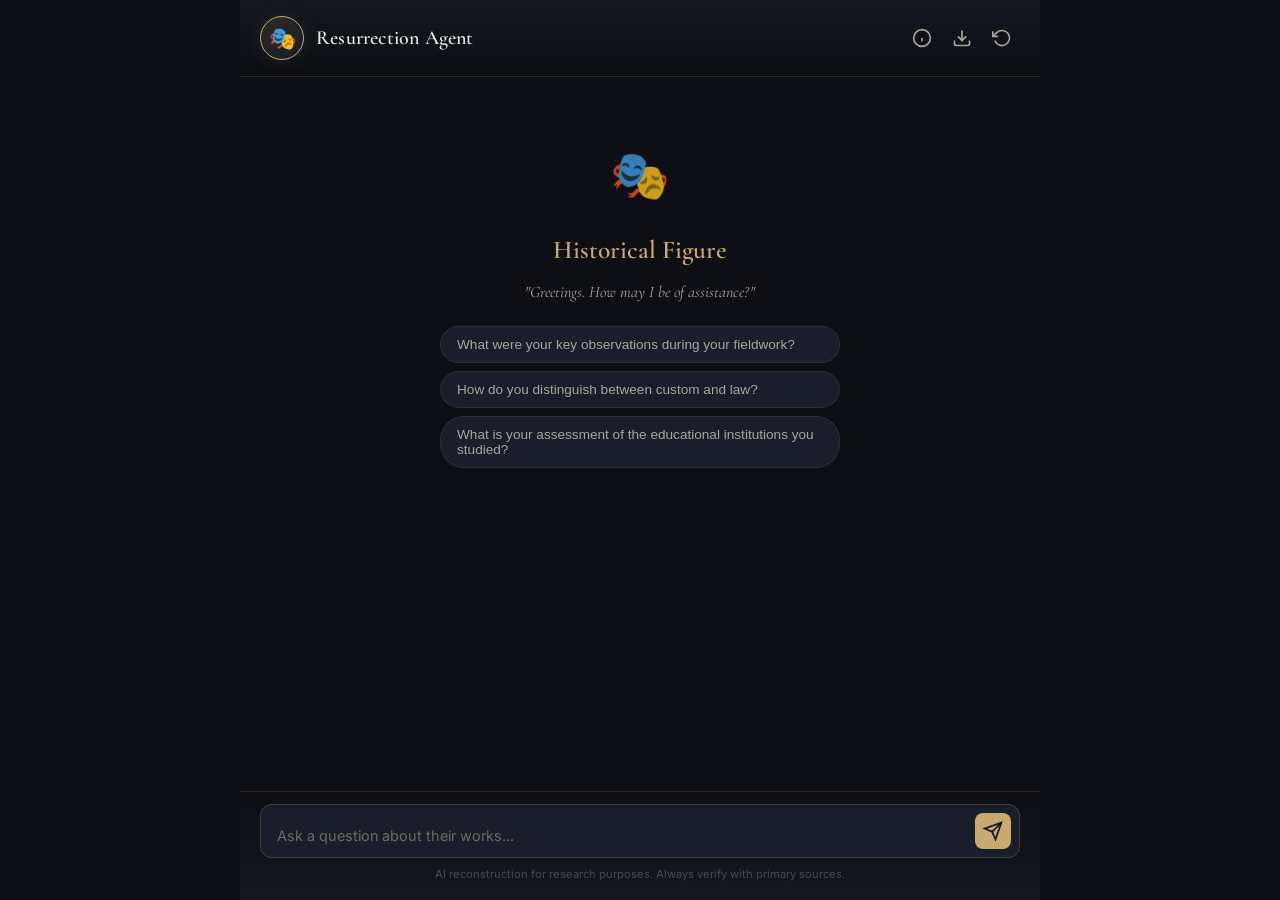
==== static/index.html @ 9199a83f "🚀 Initial commit: Resurrection Agent - Historical Persona RAG framework" ====
<!DOCTYPE html>
<html lang="en">
<head>
    <meta charset="UTF-8">
    <meta name="viewport" content="width=device-width, initial-scale=1.0">
    <meta name="description" content="Resurrection Agent — Converse with historical figures through their documented works using AI-powered research assistance.">
    <title>Resurrection Agent</title>
    <link rel="preconnect" href="https://fonts.googleapis.com">
    <link rel="preconnect" href="https://fonts.gstatic.com" crossorigin>
    <link href="https://fonts.googleapis.com/css2?family=Cormorant+Garamond:ital,wght@0,400;0,600;0,700;1,400&family=Inter:wght@400;500;600&display=swap" rel="stylesheet">
    <link rel="stylesheet" href="style.css">
</head>
<body>
    <div class="app" id="app">
        <!-- Header -->
        <header class="header" id="header">
            <div class="header-persona">
                <div class="avatar" id="avatar">
                    <span class="avatar-icon">🎭</span>
                </div>
                <div class="header-info">
                    <h1 class="persona-name" id="persona-name">Loading...</h1>
                    <p class="persona-era" id="persona-era"></p>
                </div>
            </div>
            <div class="header-actions">
                <button class="btn-icon" id="btn-about" title="About this persona" aria-label="About">
                    <svg width="20" height="20" viewBox="0 0 24 24" fill="none" stroke="currentColor" stroke-width="2"><circle cx="12" cy="12" r="10"/><line x1="12" y1="16" x2="12" y2="12"/><line x1="12" y1="8" x2="12.01" y2="8"/></svg>
                </button>
                <button class="btn-icon" id="btn-export" title="Download conversation" aria-label="Export chat">
                    <svg width="20" height="20" viewBox="0 0 24 24" fill="none" stroke="currentColor" stroke-width="2"><path d="M21 15v4a2 2 0 0 1-2 2H5a2 2 0 0 1-2-2v-4"/><polyline points="7 10 12 15 17 10"/><line x1="12" y1="15" x2="12" y2="3"/></svg>
                </button>
                <button class="btn-icon" id="btn-new-session" title="New session" aria-label="New session">
                    <svg width="20" height="20" viewBox="0 0 24 24" fill="none" stroke="currentColor" stroke-width="2"><polyline points="1 4 1 10 7 10"/><path d="M3.51 15a9 9 0 1 0 2.13-9.36L1 10"/></svg>
                </button>
            </div>
        </header>

        <!-- About Panel (hidden by default) -->
        <div class="about-panel" id="about-panel">
            <div class="about-content">
                <h2 id="about-name"></h2>
                <p class="about-meta" id="about-meta"></p>
                <p class="about-bio" id="about-bio"></p>
                <div class="about-works" id="about-works"></div>
                <p class="about-disclaimer" id="about-disclaimer"></p>
                <button class="btn-close-about" id="btn-close-about">Close</button>
            </div>
        </div>

        <!-- Chat Area -->
        <main class="chat-area" id="chat-area">
            <!-- Welcome message injected by JS -->
        </main>

        <!-- Input Area -->
        <footer class="input-area">
            <div class="input-wrapper">
                <textarea
                    id="user-input"
                    placeholder="Ask a question about their works..."
                    rows="1"
                    aria-label="Type your question"
                ></textarea>
                <button class="btn-send" id="btn-send" title="Send" aria-label="Send message">
                    <svg width="20" height="20" viewBox="0 0 24 24" fill="none" stroke="currentColor" stroke-width="2"><line x1="22" y1="2" x2="11" y2="13"/><polygon points="22 2 15 22 11 13 2 9 22 2"/></svg>
                </button>
            </div>
            <p class="input-disclaimer">AI reconstruction for research purposes. Always verify with primary sources.</p>
        </footer>
    </div>

    <script src="app.js"></script>
</body>
</html>
---- static/style.css ----
/* ═══════════════════════════════════════════════════════════
   Resurrection Agent — Scholarly Dark Theme
   ═══════════════════════════════════════════════════════════ */

:root {
    /* Color Palette — Antiquarian Dark */
    --bg-primary: #0d0f14;
    --bg-secondary: #141720;
    --bg-tertiary: #1a1e2a;
    --bg-card: #1e2235;
    --bg-hover: #252a40;

    --text-primary: #e8e6e1;
    --text-secondary: #a8a49c;
    --text-muted: #6b6760;
    --text-accent: #c9a96e;

    --accent-gold: #c9a96e;
    --accent-gold-dim: rgba(201, 169, 110, 0.15);
    --accent-gold-glow: rgba(201, 169, 110, 0.3);
    --accent-blue: #6b8cae;
    --accent-green: #7ca982;

    --border-subtle: rgba(201, 169, 110, 0.1);
    --border-medium: rgba(201, 169, 110, 0.2);

    --shadow-sm: 0 1px 3px rgba(0, 0, 0, 0.3);
    --shadow-md: 0 4px 12px rgba(0, 0, 0, 0.4);
    --shadow-lg: 0 8px 32px rgba(0, 0, 0, 0.5);
    --shadow-glow: 0 0 20px rgba(201, 169, 110, 0.1);

    --radius-sm: 8px;
    --radius-md: 12px;
    --radius-lg: 16px;
    --radius-pill: 24px;

    --font-display: 'Cormorant Garamond', Georgia, serif;
    --font-body: 'Inter', -apple-system, sans-serif;

    --transition: 0.2s cubic-bezier(0.4, 0, 0.2, 1);
}

/* ── Reset & Base ────────────────────────────────────────── */

*, *::before, *::after {
    margin: 0;
    padding: 0;
    box-sizing: border-box;
}

html, body {
    height: 100%;
    overflow: hidden;
}

body {
    font-family: var(--font-body);
    background: var(--bg-primary);
    color: var(--text-primary);
    line-height: 1.6;
    -webkit-font-smoothing: antialiased;
}

/* ── App Layout ──────────────────────────────────────────── */

.app {
    display: flex;
    flex-direction: column;
    height: 100vh;
    max-width: 800px;
    margin: 0 auto;
    position: relative;
}

/* ── Header ──────────────────────────────────────────────── */

.header {
    display: flex;
    align-items: center;
    justify-content: space-between;
    padding: 16px 20px;
    background: linear-gradient(180deg, var(--bg-secondary) 0%, transparent 100%);
    border-bottom: 1px solid var(--border-subtle);
    backdrop-filter: blur(12px);
    z-index: 10;
    flex-shrink: 0;
}

.header-persona {
    display: flex;
    align-items: center;
    gap: 12px;
}

.avatar {
    width: 44px;
    height: 44px;
    border-radius: 50%;
    background: linear-gradient(135deg, var(--accent-gold-dim), var(--bg-tertiary));
    border: 1.5px solid var(--accent-gold);
    display: flex;
    align-items: center;
    justify-content: center;
    box-shadow: var(--shadow-glow);
    flex-shrink: 0;
}

.avatar-icon {
    font-size: 22px;
    line-height: 1;
}

.persona-name {
    font-family: var(--font-display);
    font-size: 1.25rem;
    font-weight: 600;
    color: var(--text-primary);
    letter-spacing: 0.01em;
}

.persona-era {
    font-size: 0.75rem;
    color: var(--text-muted);
    margin-top: 1px;
}

.header-actions {
    display: flex;
    gap: 4px;
}

.btn-icon {
    width: 36px;
    height: 36px;
    border: none;
    border-radius: var(--radius-sm);
    background: transparent;
    color: var(--text-secondary);
    cursor: pointer;
    display: flex;
    align-items: center;
    justify-content: center;
    transition: all var(--transition);
}

.btn-icon:hover {
    background: var(--bg-hover);
    color: var(--accent-gold);
    transform: translateY(-1px);
}

/* ── About Panel ─────────────────────────────────────────── */

.about-panel {
    display: none;
    position: absolute;
    top: 0;
    left: 0;
    right: 0;
    bottom: 0;
    background: rgba(0, 0, 0, 0.7);
    backdrop-filter: blur(8px);
    z-index: 100;
    padding: 20px;
    overflow-y: auto;
    animation: fadeIn 0.3s ease;
}

.about-panel.visible {
    display: flex;
    align-items: center;
    justify-content: center;
}

.about-content {
    background: var(--bg-secondary);
    border: 1px solid var(--border-medium);
    border-radius: var(--radius-lg);
    padding: 32px;
    max-width: 520px;
    width: 100%;
    box-shadow: var(--shadow-lg);
}

.about-content h2 {
    font-family: var(--font-display);
    font-size: 1.5rem;
    color: var(--accent-gold);
    margin-bottom: 8px;
}

.about-meta {
    font-size: 0.85rem;
    color: var(--text-secondary);
    margin-bottom: 16px;
}

.about-bio {
    font-size: 0.9rem;
    line-height: 1.7;
    margin-bottom: 16px;
    color: var(--text-primary);
}

.about-works {
    margin-bottom: 16px;
}

.about-works h3 {
    font-family: var(--font-display);
    font-size: 1rem;
    color: var(--accent-gold);
    margin-bottom: 8px;
}

.about-works ul {
    list-style: none;
    padding: 0;
}

.about-works li {
    font-size: 0.85rem;
    color: var(--text-secondary);
    padding: 4px 0 4px 16px;
    position: relative;
}

.about-works li::before {
    content: '📖';
    position: absolute;
    left: 0;
    font-size: 0.75rem;
}

.about-disclaimer {
    font-size: 0.8rem;
    color: var(--text-muted);
    font-style: italic;
    padding-top: 12px;
    border-top: 1px solid var(--border-subtle);
}

.btn-close-about {
    margin-top: 16px;
    padding: 8px 24px;
    border: 1px solid var(--border-medium);
    border-radius: var(--radius-pill);
    background: transparent;
    color: var(--text-secondary);
    cursor: pointer;
    font-size: 0.85rem;
    transition: all var(--transition);
}

.btn-close-about:hover {
    background: var(--accent-gold-dim);
    color: var(--accent-gold);
    border-color: var(--accent-gold);
}

/* ── Chat Area ───────────────────────────────────────────── */

.chat-area {
    flex: 1;
    overflow-y: auto;
    padding: 20px;
    display: flex;
    flex-direction: column;
    gap: 16px;
    scroll-behavior: smooth;
}

.chat-area::-webkit-scrollbar {
    width: 6px;
}

.chat-area::-webkit-scrollbar-track {
    background: transparent;
}

.chat-area::-webkit-scrollbar-thumb {
    background: var(--border-medium);
    border-radius: 3px;
}

/* ── Message Bubbles ─────────────────────────────────────── */

.message {
    display: flex;
    gap: 10px;
    max-width: 88%;
    animation: slideUp 0.35s ease;
}

.message.user {
    align-self: flex-end;
    flex-direction: row-reverse;
}

.message.assistant {
    align-self: flex-start;
}

.message-avatar {
    width: 32px;
    height: 32px;
    border-radius: 50%;
    flex-shrink: 0;
    display: flex;
    align-items: center;
    justify-content: center;
    font-size: 16px;
    margin-top: 4px;
}

.message.assistant .message-avatar {
    background: var(--accent-gold-dim);
    border: 1px solid var(--accent-gold);
}

.message.user .message-avatar {
    background: var(--bg-tertiary);
    border: 1px solid var(--border-medium);
}

.message-body {
    display: flex;
    flex-direction: column;
    gap: 8px;
}

.message-text {
    padding: 14px 18px;
    border-radius: var(--radius-md);
    font-size: 0.9rem;
    line-height: 1.7;
    white-space: pre-wrap;
    word-wrap: break-word;
}

.message.assistant .message-text {
    background: var(--bg-card);
    border: 1px solid var(--border-subtle);
    border-top-left-radius: 4px;
    color: var(--text-primary);
    font-family: var(--font-display);
    font-size: 0.95rem;
}

.message.user .message-text {
    background: linear-gradient(135deg, rgba(107, 140, 174, 0.2), rgba(107, 140, 174, 0.1));
    border: 1px solid rgba(107, 140, 174, 0.2);
    border-top-right-radius: 4px;
    color: var(--text-primary);
}

/* ── Citations ───────────────────────────────────────────── */

.citations {
    display: flex;
    flex-direction: column;
    gap: 6px;
    margin-top: 4px;
}

.citation-card {
    background: var(--bg-tertiary);
    border: 1px solid var(--border-subtle);
    border-left: 3px solid var(--accent-gold);
    border-radius: var(--radius-sm);
    padding: 10px 14px;
    cursor: pointer;
    transition: all var(--transition);
}

.citation-card:hover {
    background: var(--bg-hover);
    border-left-color: var(--accent-gold);
    box-shadow: var(--shadow-glow);
    transform: translateX(2px);
}

.citation-header {
    display: flex;
    align-items: center;
    gap: 8px;
    margin-bottom: 4px;
}

.citation-badge {
    background: var(--accent-gold-dim);
    color: var(--accent-gold);
    font-size: 0.7rem;
    font-weight: 600;
    padding: 2px 7px;
    border-radius: 4px;
}

.citation-ref {
    font-size: 0.8rem;
    color: var(--text-secondary);
    font-weight: 500;
}

.citation-page {
    font-size: 0.75rem;
    color: var(--accent-blue);
    margin-left: auto;
}

.citation-quote {
    font-size: 0.8rem;
    color: var(--text-muted);
    font-style: italic;
    line-height: 1.5;
    display: none;
    margin-top: 6px;
    padding-top: 6px;
    border-top: 1px solid var(--border-subtle);
}

.citation-card.expanded .citation-quote {
    display: block;
}

/* ── Follow-up ───────────────────────────────────────────── */

.follow-up {
    font-size: 0.82rem;
    color: var(--accent-blue);
    padding: 8px 14px;
    background: rgba(107, 140, 174, 0.08);
    border-radius: var(--radius-sm);
    border: 1px solid rgba(107, 140, 174, 0.15);
}

/* ── Typing Indicator ────────────────────────────────────── */

.typing-indicator {
    display: flex;
    align-items: center;
    gap: 10px;
    padding: 0 4px;
    animation: fadeIn 0.3s ease;
}

.typing-dots {
    display: flex;
    gap: 4px;
    padding: 14px 18px;
    background: var(--bg-card);
    border: 1px solid var(--border-subtle);
    border-radius: var(--radius-md);
    border-top-left-radius: 4px;
}

.typing-dot {
    width: 7px;
    height: 7px;
    border-radius: 50%;
    background: var(--text-muted);
    animation: bounce 1.4s infinite ease-in-out;
}

.typing-dot:nth-child(1) { animation-delay: 0s; }
.typing-dot:nth-child(2) { animation-delay: 0.2s; }
.typing-dot:nth-child(3) { animation-delay: 0.4s; }

/* ── Welcome Card ────────────────────────────────────────── */

.welcome-card {
    text-align: center;
    padding: 40px 24px;
    animation: fadeIn 0.6s ease;
}

.welcome-icon {
    font-size: 48px;
    margin-bottom: 16px;
    opacity: 0.8;
}

.welcome-title {
    font-family: var(--font-display);
    font-size: 1.6rem;
    color: var(--accent-gold);
    margin-bottom: 8px;
    font-weight: 600;
}

.welcome-greeting {
    font-family: var(--font-display);
    font-size: 1rem;
    color: var(--text-secondary);
    font-style: italic;
    line-height: 1.7;
    max-width: 480px;
    margin: 0 auto 20px;
}

.welcome-suggestions {
    display: flex;
    flex-direction: column;
    gap: 8px;
    max-width: 400px;
    margin: 0 auto;
}

.suggestion-chip {
    padding: 10px 16px;
    background: var(--bg-tertiary);
    border: 1px solid var(--border-subtle);
    border-radius: var(--radius-pill);
    color: var(--text-secondary);
    font-size: 0.85rem;
    cursor: pointer;
    transition: all var(--transition);
    text-align: left;
}

.suggestion-chip:hover {
    background: var(--accent-gold-dim);
    border-color: var(--accent-gold);
    color: var(--accent-gold);
    transform: translateY(-1px);
    box-shadow: var(--shadow-glow);
}

/* ── Input Area ──────────────────────────────────────────── */

.input-area {
    padding: 12px 20px 16px;
    background: linear-gradient(0deg, var(--bg-secondary) 0%, transparent 100%);
    border-top: 1px solid var(--border-subtle);
    flex-shrink: 0;
}

.input-wrapper {
    display: flex;
    align-items: flex-end;
    gap: 8px;
    background: var(--bg-tertiary);
    border: 1px solid var(--border-medium);
    border-radius: var(--radius-md);
    padding: 8px 8px 8px 16px;
    transition: border-color var(--transition), box-shadow var(--transition);
}

.input-wrapper:focus-within {
    border-color: var(--accent-gold);
    box-shadow: 0 0 0 3px var(--accent-gold-dim);
}

#user-input {
    flex: 1;
    border: none;
    background: transparent;
    color: var(--text-primary);
    font-family: var(--font-body);
    font-size: 0.9rem;
    line-height: 1.5;
    resize: none;
    outline: none;
    min-height: 24px;
    max-height: 120px;
}

#user-input::placeholder {
    color: var(--text-muted);
}

.btn-send {
    width: 36px;
    height: 36px;
    border: none;
    border-radius: var(--radius-sm);
    background: var(--accent-gold);
    color: var(--bg-primary);
    cursor: pointer;
    display: flex;
    align-items: center;
    justify-content: center;
    transition: all var(--transition);
    flex-shrink: 0;
}

.btn-send:hover {
    background: #d4b478;
    transform: scale(1.05);
}

.btn-send:disabled {
    opacity: 0.4;
    cursor: not-allowed;
    transform: none;
}

.input-disclaimer {
    text-align: center;
    font-size: 0.7rem;
    color: var(--text-muted);
    margin-top: 8px;
    opacity: 0.6;
}

/* ── Animations ──────────────────────────────────────────── */

@keyframes fadeIn {
    from { opacity: 0; }
    to { opacity: 1; }
}

@keyframes slideUp {
    from {
        opacity: 0;
        transform: translateY(12px);
    }
    to {
        opacity: 1;
        transform: translateY(0);
    }
}

@keyframes bounce {
    0%, 80%, 100% { transform: scale(0); }
    40% { transform: scale(1); }
}

/* ── Responsive ──────────────────────────────────────────── */

@media (max-width: 640px) {
    .app {
        max-width: 100%;
    }

    .header {
        padding: 12px 16px;
    }

    .persona-name {
        font-size: 1.1rem;
    }

    .chat-area {
        padding: 16px;
    }

    .message {
        max-width: 92%;
    }

    .welcome-card {
        padding: 24px 16px;
    }

    .input-area {
        padding: 10px 16px 14px;
    }
}
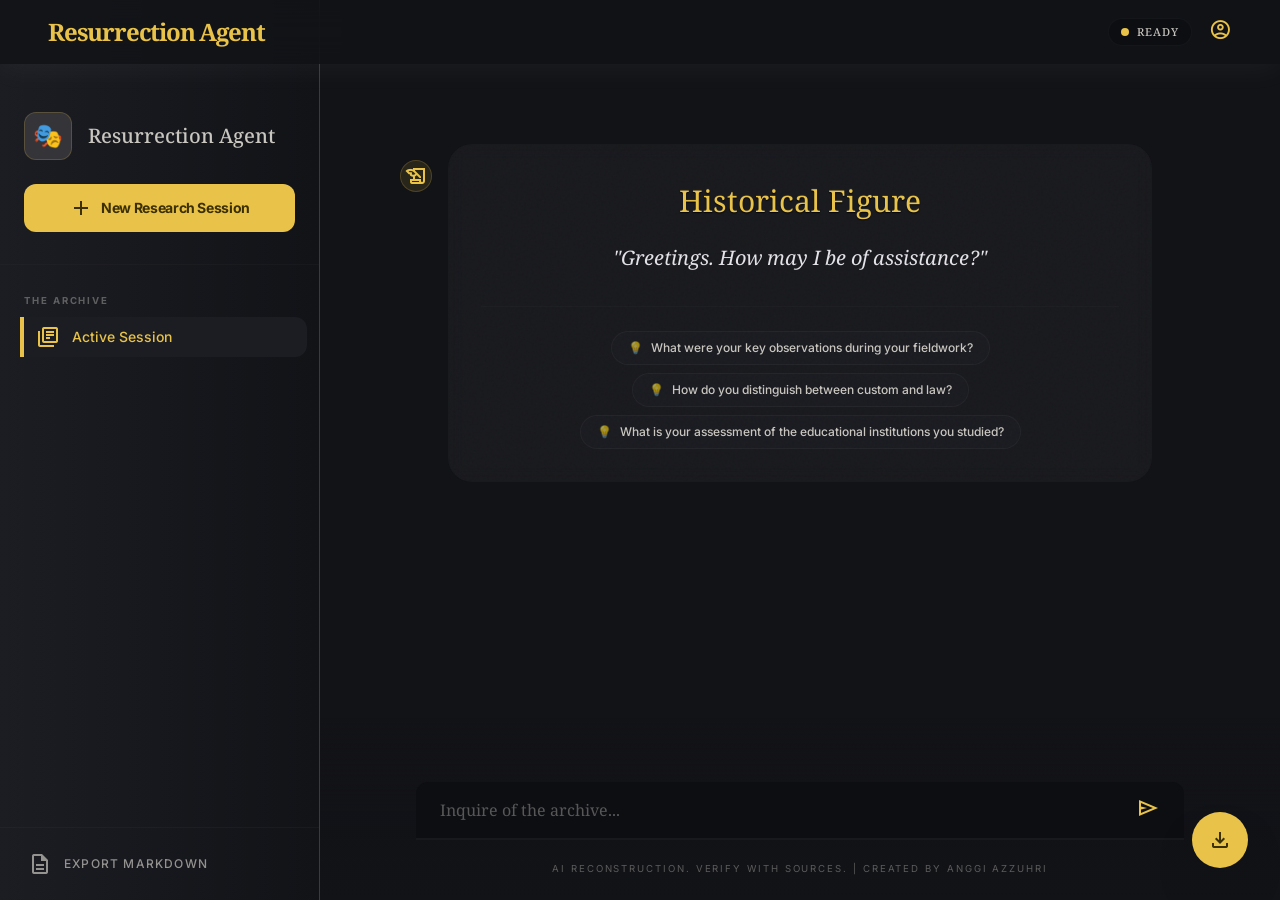
==== commit e94bd5c0: "feat: integrate premium UI and add author attribution" ====
--- a/static/index.html
+++ b/static/index.html
@@ -1,75 +1,146 @@
 <!DOCTYPE html>
-<html lang="en">
+<html class="dark" lang="en">
 <head>
-    <meta charset="UTF-8">
-    <meta name="viewport" content="width=device-width, initial-scale=1.0">
-    <meta name="description" content="Resurrection Agent — Converse with historical figures through their documented works using AI-powered research assistance.">
+    <meta charset="utf-8"/>
+    <meta content="width=device-width, initial-scale=1.0" name="viewport"/>
     <title>Resurrection Agent</title>
-    <link rel="preconnect" href="https://fonts.googleapis.com">
-    <link rel="preconnect" href="https://fonts.gstatic.com" crossorigin>
-    <link href="https://fonts.googleapis.com/css2?family=Cormorant+Garamond:ital,wght@0,400;0,600;0,700;1,400&family=Inter:wght@400;500;600&display=swap" rel="stylesheet">
-    <link rel="stylesheet" href="style.css">
+    <link href="style.css" rel="stylesheet"/>
+    <link href="https://fonts.googleapis.com/css2?family=Noto+Serif:wght@400;700&family=Inter:wght@300;400;500;600;700&display=swap" rel="stylesheet"/>
+    <link href="https://fonts.googleapis.com/css2?family=Material+Symbols+Outlined:wght,FILL@100..700,0..1&display=swap" rel="stylesheet"/>
+    <style>
+        .material-symbols-outlined {
+            font-variation-settings: 'FILL' 0, 'wght' 400, 'GRAD' 0, 'opsz' 24;
+        }
+    </style>
 </head>
-<body>
-    <div class="app" id="app">
-        <!-- Header -->
-        <header class="header" id="header">
-            <div class="header-persona">
-                <div class="avatar" id="avatar">
-                    <span class="avatar-icon">🎭</span>
+<body class="bg-surface text-on-surface font-body selection:bg-primary/30 selection:text-primary">
+
+<!-- TopNavBar -->
+<header class="bg-[#121317]/80 backdrop-blur-xl text-[#e9c349] font-['Noto_Serif'] text-lg tracking-tight docked full-width top-0 z-50 sticky shadow-[0_4px_30px_rgba(227,226,232,0.05)] flex justify-between items-center w-full px-6 md:px-12 py-4">
+    <div class="flex items-center gap-4 md:gap-8">
+        <!-- Mobile Sidebar Toggle -->
+        <button id="btn-mobile-menu" class="md:hidden text-secondary hover:text-primary transition-colors">
+            <span class="material-symbols-outlined" data-icon="menu">menu</span>
+        </button>
+        <span class="text-xl md:text-2xl font-bold text-[#e9c349] tracking-tighter">Resurrection Agent</span>
+    </div>
+    
+    <div class="flex items-center gap-4">
+        <div class="hidden md:flex bg-surface-container-lowest px-3 py-1 rounded-full items-center gap-2 border border-outline-variant/15">
+            <span class="w-2 h-2 rounded-full bg-primary animate-pulse"></span>
+            <span class="text-[0.6875rem] font-medium tracking-widest uppercase text-secondary" id="sources-badge">Ready</span>
+        </div>
+        <div class="flex items-center gap-3">
+            <button class="hover:text-[#e9c349] transition-colors duration-300 scale-95 ease-in-out" id="btn-about" title="About">
+                <span class="material-symbols-outlined" data-icon="account_circle">account_circle</span>
+            </button>
+        </div>
+    </div>
+</header>
+
+<div class="flex min-h-[calc(100vh-70px)]">
+
+    <!-- Mobile overlay -->
+    <div id="sidebar-overlay" class="fixed inset-0 bg-black/50 z-30 hidden md:hidden transition-opacity"></div>
+
+    <!-- SideNavBar -->
+    <aside id="sidebar" class="bg-[#121317] font-['Inter'] text-sm font-medium w-80 fixed left-0 top-0 bottom-0 bg-gradient-to-r from-[#1b1d23] to-[#121317] flex flex-col border-r border-[#e3e2e8]/15 z-40 pt-20 transition-transform duration-300 -translate-x-full md:translate-x-0 h-full overflow-y-auto overflow-x-hidden">
+        
+        <div class="px-6 py-8 border-b border-outline-variant/10">
+            <div class="flex items-center gap-4 mb-6">
+                <div class="w-12 h-12 flex items-center justify-center rounded-xl bg-surface-container-highest overflow-hidden border border-primary/20 text-2xl">
+                    🎭
                 </div>
-                <div class="header-info">
-                    <h1 class="persona-name" id="persona-name">Loading...</h1>
-                    <p class="persona-era" id="persona-era"></p>
+                <div>
+                    <h2 class="text-xl font-['Noto_Serif'] text-[#c9c6c0]" id="persona-name">Loading...</h2>
+                    <p class="text-[0.6875rem] uppercase tracking-widest opacity-60" id="persona-era"></p>
                 </div>
             </div>
-            <div class="header-actions">
-                <button class="btn-icon" id="btn-about" title="About this persona" aria-label="About">
-                    <svg width="20" height="20" viewBox="0 0 24 24" fill="none" stroke="currentColor" stroke-width="2"><circle cx="12" cy="12" r="10"/><line x1="12" y1="16" x2="12" y2="12"/><line x1="12" y1="8" x2="12.01" y2="8"/></svg>
-                </button>
-                <button class="btn-icon" id="btn-export" title="Download conversation" aria-label="Export chat">
-                    <svg width="20" height="20" viewBox="0 0 24 24" fill="none" stroke="currentColor" stroke-width="2"><path d="M21 15v4a2 2 0 0 1-2 2H5a2 2 0 0 1-2-2v-4"/><polyline points="7 10 12 15 17 10"/><line x1="12" y1="15" x2="12" y2="3"/></svg>
-                </button>
-                <button class="btn-icon" id="btn-new-session" title="New session" aria-label="New session">
-                    <svg width="20" height="20" viewBox="0 0 24 24" fill="none" stroke="currentColor" stroke-width="2"><polyline points="1 4 1 10 7 10"/><path d="M3.51 15a9 9 0 1 0 2.13-9.36L1 10"/></svg>
-                </button>
-            </div>
-        </header>
-
-        <!-- About Panel (hidden by default) -->
-        <div class="about-panel" id="about-panel">
-            <div class="about-content">
-                <h2 id="about-name"></h2>
-                <p class="about-meta" id="about-meta"></p>
-                <p class="about-bio" id="about-bio"></p>
-                <div class="about-works" id="about-works"></div>
-                <p class="about-disclaimer" id="about-disclaimer"></p>
-                <button class="btn-close-about" id="btn-close-about">Close</button>
-            </div>
+            <button id="btn-new-session" class="w-full py-3 bg-primary text-on-primary rounded-xl font-bold tracking-tight hover:brightness-110 transition-all flex items-center justify-center gap-2">
+                <span class="material-symbols-outlined text-sm" data-icon="add">add</span>
+                New Research Session
+            </button>
         </div>
 
-        <!-- Chat Area -->
-        <main class="chat-area" id="chat-area">
-            <!-- Welcome message injected by JS -->
-        </main>
+        <nav class="flex-1 overflow-y-auto py-6 px-4 space-y-1">
+            <div class="px-2 mb-2">
+                <span class="text-[0.6rem] uppercase tracking-[0.2em] text-secondary opacity-40 font-bold">The Archive</span>
+            </div>
+            
+            <a class="flex items-center gap-3 px-3 py-2 bg-[#1b1d23] text-[#e9c349] rounded-r-xl border-l-4 border-[#e9c349] translate-x-1 duration-300" href="#">
+                <span class="material-symbols-outlined" data-icon="library_books">library_books</span>
+                <span>Active Session</span>
+            </a>
 
-        <!-- Input Area -->
-        <footer class="input-area">
-            <div class="input-wrapper">
-                <textarea
-                    id="user-input"
-                    placeholder="Ask a question about their works..."
+            <!-- Placeholder for active indices, hidden for now -->
+            <div class="mt-8 px-2 mb-2 hidden">
+                <span class="text-[0.6rem] uppercase tracking-[0.2em] text-secondary opacity-40 font-bold">Active Indices</span>
+            </div>
+        </nav>
+
+        <div class="p-4 border-t border-outline-variant/15 flex flex-col gap-2">
+            <button id="btn-export-sidebar" class="w-full flex items-center gap-3 px-3 py-2 text-[#c9c6c0] opacity-70 hover:opacity-100 transition-all text-xs uppercase tracking-widest text-left">
+                <span class="material-symbols-outlined text-sm" data-icon="description">description</span>
+                Export Markdown
+            </button>
+        </div>
+    </aside>
+
+    <!-- Main Content Area (Chat Canvas) -->
+    <main class="flex-1 w-full md:ml-80 pb-40 pt-8 relative flex flex-col items-center overflow-y-auto" id="chat-scroller">
+        <div class="w-full max-w-3xl px-4 md:px-8 space-y-12" id="chat-area">
+            <!-- Messages injected here via JS -->
+        </div>
+    </main>
+
+    <!-- Bottom Interaction Area -->
+    <div class="fixed bottom-0 left-0 md:left-80 right-0 bg-gradient-to-t from-surface via-surface/95 to-transparent pt-12 pb-6 px-4 md:px-12 z-30">
+        <div class="max-w-3xl mx-auto space-y-4">
+            <!-- Research Inquiry Chips (injected dynamically via JS inside welcome card or here) -->
+            
+            <!-- Input Area -->
+            <div class="relative group mt-4">
+                <textarea 
+                    id="user-input" 
+                    class="w-full bg-surface-container-lowest border-0 border-b-2 border-outline-variant/20 focus:border-primary focus:ring-0 py-4 px-6 pr-16 text-on-surface placeholder:text-secondary/40 font-headline transition-all bg-opacity-80 backdrop-blur-md rounded-t-xl resize-none overflow-hidden" 
+                    placeholder="Inquire of the archive..." 
                     rows="1"
-                    aria-label="Type your question"
                 ></textarea>
-                <button class="btn-send" id="btn-send" title="Send" aria-label="Send message">
-                    <svg width="20" height="20" viewBox="0 0 24 24" fill="none" stroke="currentColor" stroke-width="2"><line x1="22" y1="2" x2="11" y2="13"/><polygon points="22 2 15 22 11 13 2 9 22 2"/></svg>
-                </button>
+                <div class="absolute right-4 bottom-3 flex items-center gap-2">
+                    <button id="btn-send" class="text-primary p-2 hover:bg-primary/10 rounded-full transition-all disabled:opacity-50">
+                        <span class="material-symbols-outlined" data-icon="send">send</span>
+                    </button>
+                </div>
             </div>
-            <p class="input-disclaimer">AI reconstruction for research purposes. Always verify with primary sources.</p>
-        </footer>
+             <p class="text-[0.6rem] uppercase tracking-[0.2em] text-center text-secondary opacity-40 mt-1">AI reconstruction. Verify with sources. | Created by Anggi Azzuhri</p>
+        </div>
     </div>
+</div>
 
-    <script src="app.js"></script>
+<!-- Floating Action Menu (Mobile/Desktop Quick Actions) -->
+<div class="fixed bottom-24 right-4 md:bottom-8 md:right-8 flex flex-col gap-3 z-50">
+    <button id="btn-export" class="w-12 h-12 md:w-14 md:h-14 bg-primary text-on-primary rounded-full shadow-2xl flex items-center justify-center transition-all hover:scale-110 active:scale-95 group relative" title="Export">
+        <span class="material-symbols-outlined text-xl md:text-2xl" data-icon="download">download</span>
+        <div class="absolute bottom-full right-0 mb-4 bg-surface-container-highest text-on-surface text-[0.6rem] px-2 py-1 rounded opacity-0 group-hover:opacity-100 transition-opacity pointer-events-none whitespace-nowrap uppercase tracking-widest border border-primary/20 hidden md:block">
+            Export Session
+        </div>
+    </button>
+</div>
+
+<!-- About Panel Modal (Hidden by default) -->
+<div id="about-panel" class="fixed inset-0 bg-black/80 z-[100] backdrop-blur-sm flex items-center justify-center opacity-0 pointer-events-none transition-opacity duration-300 p-4">
+    <div class="bg-surface-container-high border border-outline-variant/20 rounded-2xl p-8 max-w-lg w-full relative">
+        <button id="btn-close-about" class="absolute top-4 right-4 text-secondary hover:text-primary">
+            <span class="material-symbols-outlined" data-icon="close">close</span>
+        </button>
+        <h2 id="about-name" class="text-2xl font-headline text-primary mb-1"></h2>
+        <p id="about-meta" class="text-sm text-secondary uppercase tracking-wider mb-6"></p>
+        <p id="about-bio" class="text-secondary/90 leading-relaxed mb-6"></p>
+        <div id="about-works" class="mb-6"></div>
+        <p id="about-disclaimer" class="text-xs text-secondary/50 italic"></p>
+    </div>
+</div>
+
+<script src="app.js"></script>
 </body>
 </html>
